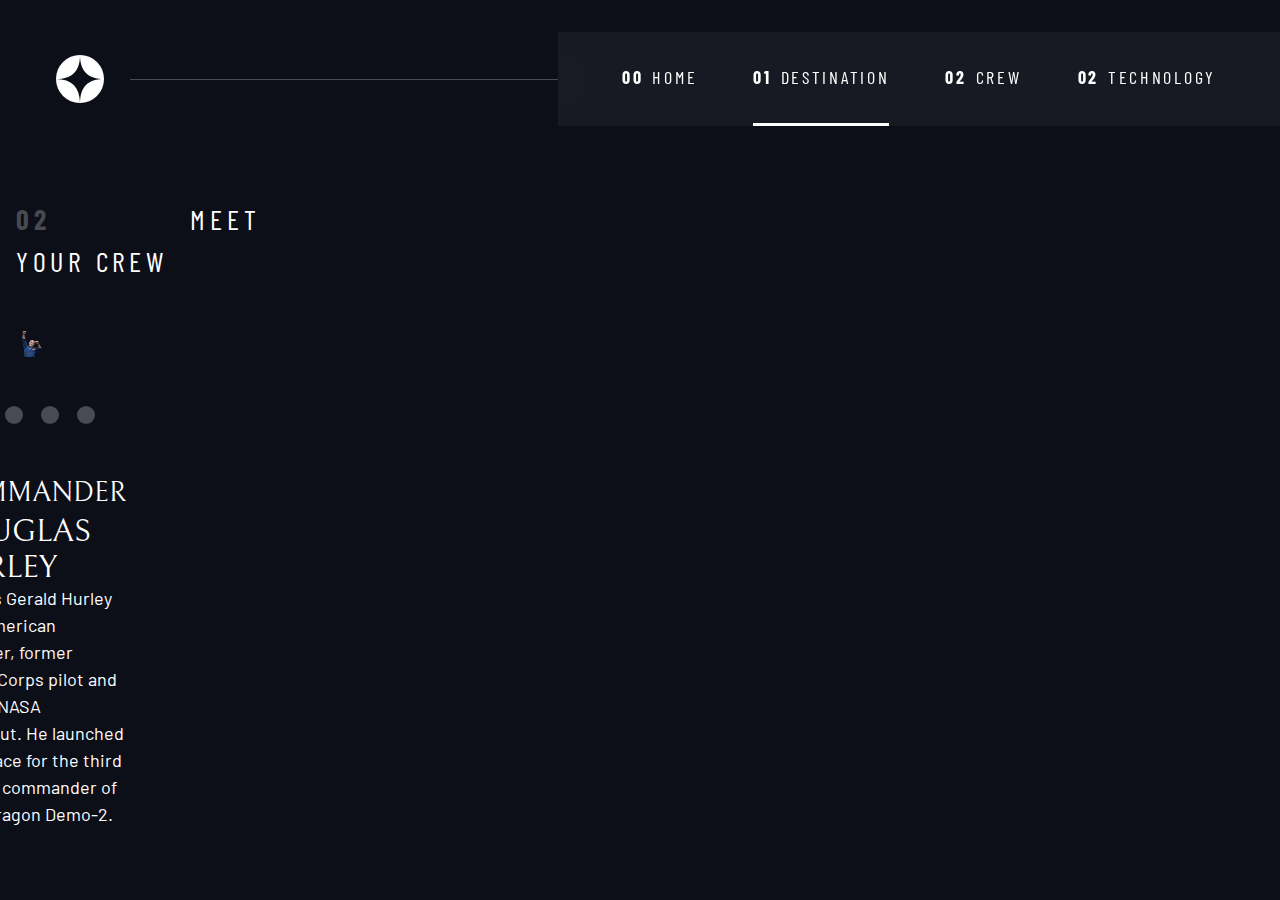
==== design-system/crew.html @ 10e8e472 "starting crew page" ====
<!DOCTYPE html>
<html lang="en">
  <head>
    <meta charset="UTF-8" />
    <meta name="viewport" content="width=device-width, initial-scale=1.0" />

    <!--Google Fonts-->
    <link rel="preconnect" href="https://fonts.googleapis.com" />
    <link rel="preconnect" href="https://fonts.gstatic.com" crossorigin />
    <link
      href="https://fonts.googleapis.com/css2?family=Barlow&family=Barlow+Condensed&family=Bellefair&display=swap"
      rel="stylesheet"
    />

    <!--Custom CSS-->
    <link rel="stylesheet" href="./index.css" />

    <link
      rel="icon"
      type="image/png"
      sizes="32x32"
      href="./assets/favicon-32x32.png"
    />

    <script src="./index.js" defer></script>
    <title>Frontend Mentor | Space tourism website</title>
  </head>
  <body class="destination">
    <a class="skip-to-content" href="#main">Skip to content</a>
    <header class="primary-header flex">
      <div>
        <img
          src="./assets/shared/logo.svg"
          alt="space tourism logo"
          class="logo"
        />
      </div>
      <button
        class="mobile-nav-toggle"
        aria-controls="primary-navigation"
        aria-expanded="false"
      >
        <span class="sr-only">Menu</span>
      </button>
      <nav>
        <ul
          id="primary-navigation"
          data-visible="false"
          class="primary-navigation flex underline-indicators"
        >
          <li>
            <a
              class="uppercase ff-sans-cond text-white letter-spacing-2"
              href="index.html"
              ><span aria-hidden="true">00</span>Home</a
            >
          </li>
          <li class="active">
            <a
              class="uppercase ff-sans-cond text-white letter-spacing-2"
              href="destination.html"
              ><span aria-hidden="true">01</span>Destination</a
            >
          </li>
          <li>
            <a
              class="uppercase ff-sans-cond text-white letter-spacing-2"
              href="crew.html"
              ><span aria-hidden="true">02</span>Crew</a
            >
          </li>
          <li>
            <a
              class="uppercase ff-sans-cond text-white letter-spacing-2"
              href="technology.html"
              ><span aria-hidden="true">02</span>Technology</a
            >
          </li>
        </ul>
      </nav>
    </header>

    <main id="main" class="grid-container grid-container--crew flow">
      <h1 class="numbered-title"><span aria-hidden="true">02</span>Meet your crew</h1>
      <img src="./assets/crew/image-douglas-hurley.png" alt="Douglas Hurley" />

      <div class="dot-indicators flex">
        <button aria-selected="true"><span class="sr-only">Slide title</span></button>
        <button aria-selected="false"><span class="sr-only">Slide title</span></button>
        <button aria-selected="false"><span class="sr-only">Slide title</span></button>
        <button aria-selected="false"><span class="sr-only">Slide title</span></button>
      </div>

      <article class="crew-info">
        <h2 class="fs-500 ff-serif uppercase text-white">
          Commander
        <span class="d-block fs-600 ff-serif">  
          Douglas Hurley
        </span>  
        </h2>

        <p>
          Douglas Gerald Hurley is an American engineer, former Marine Corps pilot 
          and former NASA astronaut. He launched into space for the third time as 
          commander of Crew Dragon Demo-2.
        </p>
      </article>
    </main>
  </body>
</html>
---- design-system/index.css ----
/* ----------- */
/* Custom Properties */
/* ----------- */

:root {
  /* Colors */

  --clr-dark: 230 35% 7%;
  --clr-light: 231 77% 90%;
  --clr-white: 0 0% 100%;

  /* font-sizes */
  --fs-900: clamp(5rem, 0.5vw + 0.5rem, 9.375rem);
  --fs-800: 3.5rem;
  --fs-700: 1.5rem;
  --fs-600: 1rem;
  --fs-500: 1rem;
  --fs-400: 0.9375rem;
  --fs-300: 1rem;
  --fs-200: 0.875rem;

  /* font-families */
  --ff-serif: "Bellefair", serif;
  --ff-sans-cond: "Barlow Condensed", sans-serif;
  --ff-sans-normal: "Barlow", sans-serif;
}

@media (min-width: 35em) {
  :root {
    /* font-sizes */
    --fs-800: 5rem;
    --fs-700: 2.5rem;
    --fs-600: 1.5rem;
    --fs-500: 1.25rem;
    --fs-400: 1rem;
  }
}

@media (min-width: 45em) {
  :root {
    /* font-sizes */
    --fs-800: 6.25rem;
    --fs-700: 3.5rem;
    --fs-600: 2rem;
    --fs-500: 1.75rem;
    --fs-400: 1.125rem;
  }
}

/* ----------- */
/* Reset */
/* ----------- */

/* https://piccalil.li/blog/a-modern-css-reset/ */

/* Box sizing */
*,
*::before,
*::after {
  box-sizing: border-box;
}

/* Reset Margins */
body,
h1,
h2,
h3,
h4,
h5,
h6,
p,
figure,
picture {
  margin: 0;
}

h1,
h2,
h3,
h4,
h5,
h6,
p {
  font-weight: 400;
}

/* Remove list styles on ul, ol elements with a list role, which suggests default styling will be removed */
ul[role="list"],
ol[role="list"] {
  list-style: none;
}

/* Set core root defaults */
html:focus-within {
  scroll-behavior: smooth;
}

/* Set core body defaults */
body {
  font-family: var(--ff-sans-normal);
  font-size: var(--fs-400);
  color: hsl(var(--clr-white));
  background-color: hsl(var(--clr-dark));
  min-height: 100vh;
  text-rendering: optimizeSpeed;
  line-height: 1.5;
  display: grid;
  grid-template-rows: min-content 1fr;
  overflow-x: hidden;
}

/* A elements that don't have a class get default styles */
a:not([class]) {
  text-decoration-skip-ink: auto;
}

/* Make images easier to work with */
img,
picture {
  max-width: 100%;
  display: block;
}

/* Inherit fonts for inputs and buttons */
input,
button,
textarea,
select {
  font: inherit;
}

/* Remove all animations, transitions and smooth scroll for people that prefer not to see them */
@media (prefers-reduced-motion: reduce) {
  html:focus-within {
    scroll-behavior: auto;
  }

  *,
  *::before,
  *::after {
    animation-duration: 0.01ms !important;
    animation-iteration-count: 1 !important;
    transition-duration: 0.01ms !important;
    scroll-behavior: auto !important;
  }
}

/* ----------- */
/* Utility Classes */
/* ----------- */

/* General */

.flex {
  display: flex;
  gap: var(--gap, 1em);
}

.grid {
  display: grid;
  gap: var(--gap, 1em);
}

.d-block {
  display: block;
}

.flow > *:where(:not(:first-child)) {
  margin-top: var(--flow-space, 1rem);
}

.container {
  padding-inline: 2em;
  max-width: 80em;
  margin-inline: auto;
}

/* this class is used by text readers, hide the element visualy, but ii is still there */
.sr-only {
  position: absolute;
  width: 1px;
  height: 1px;
  padding: 0;
  margin: -1px;
  overflow: hidden;
  clip: rect(0, 0, 0, 0);
  white-space: nowrap;
  border: 0;
}

.skip-to-content{
  position:absolute;
  z-index: 9999;
  background: hsl(var(--clr-white));
  color: hsl(var(--clr-dark));
  padding: .5em 1em ;
  margin-inline: auto;
  transform: translateY(-100%);
  transition: transform 250ms ease-in;
}

.skip-to-content:focus{
  transform:translateY(0);
}


.box {
  background-color: lightblue;
  padding: 3rem;
}

/* Colors */

.bg-dark {
  background-color: hsl(var(--clr-dark));
}
.bg-accent {
  background-color: hsl(var(--clr-light));
}
.bg-white {
  background-color: hsl(var(--clr-white));
}

.text-dark {
  color: hsl(var(--clr-dark));
}
.text-accent {
  color: hsl(var(--clr-light));
}
.text-white {
  color: hsl(var(--clr-white));
}

.bg-component {
  background-color: hsl(var(--clr-light) / 0.2);
}

/* typography */

.ff-serif {
  font-family: var(--ff-serif);
}
.ff-sans-cond {
  font-family: var(--ff-sans-cond);
}
.ff-sans-normal {
  font-family: var(--ff-sans-normal);
}

.letter-spacing-1 {
  letter-spacing: 4.75px;
}
.letter-spacing-2 {
  letter-spacing: 2.7px;
}
.letter-spacing-3 {
  letter-spacing: 2.35px;
}

.uppercase {
  text-transform: uppercase;
}

.fs-900 {
  font-size: var(--fs-900);
}
.fs-800 {
  font-size: var(--fs-800);
}
.fs-700 {
  font-size: var(--fs-700);
}
.fs-600 {
  font-size: var(--fs-600);
}
.fs-500 {
  font-size: var(--fs-500);
}
.fs-400 {
  font-size: var(--fs-400);
}
.fs-300 {
  font-size: var(--fs-300);
}
.fs-200 {
  font-size: var(--fs-200);
}

.fs-900,
.fs-800,
.fs-700,
.fs-600 {
  line-height: 1.1;
}

.numbered-title {
  font-family: var(--ff-sans-cond);
  font-size: var(--fs-500);
  text-transform: uppercase;
  letter-spacing: 4.72px;
}

.numbered-title span {
  margin-right: 5em;
  font-weight: 700;
  color: hsl(var(--clr-white) / 0.25);
}

/* ----------- */
/* Components */
/* ----------- */

.large-button {
  font-size: 2rem;
  position: relative;
  display: inline-grid;
  z-index: 1;
  place-items: center;
  padding: 0 2em;
  border-radius: 50%;
  aspect-ratio: 1;
  text-decoration: none;
}

.large-button::after {
  content: "";
  position: absolute;
  z-index: -1;
  width: 100%;
  height: 100%;
  background: hsl(var(--clr-white) / 0.15);
  border-radius: 50%;
  opacity: 0;
  transition: opacity 500ms linear, transform 750ms ease-in-out;
}

.large-button:hover::after,
.large-button:focus::after {
  opacity: 1;
  transform: scale(1.5);
}

/*primary navigation*/
.logo {
  margin: 1.5rem clamp(1.5rem, 5vw, 3.5rem);
}

.primary-header {
  justify-content: space-between;
  align-items: center;
}

.primary-navigation {
  --gap: clamp(1.5rem, 5vw, 3.5rem);
  --underline-gap: 2rem;
  list-style: none;
  padding: 0;
  margin: 0;
  background-color: hsl(var(--clr-dark) / 0.95);
  /*backdrop-filter: blur(1.5rem);--> not supported in firefox*/
}

.primary-navigation a {
  text-decoration: none;
}

.primary-navigation a > span {
  margin-right: 0.5em;
  font-weight: 700;
}

@supports (backdrop-filter: blur(1.5rem)) {
  .primary-navigation {
    background-color: hsl(var(--clr-white) / 0.05);
    backdrop-filter: blur(1.5rem);
  }
}

.mobile-nav-toggle {
  display: none;
}

@media (max-width: 35em) {
  .primary-navigation {
    --underline-gap: 0.5rem;
    list-style: none;
    position: fixed;
    z-index: 1000;
    inset: 0 0 0 20%;
    padding: min(6rem, 15vh) 2rem;
    margin: 0;
    flex-direction: column;
    transform: translateX(100%);
    transition: transform 500ms ease-in-out;
  }

  .primary-navigation[data-visible="true"] {
    transform: translateX(0);
  }

  .primary-navigation.underline-indicators > * {
    border: 0;
  }

  .mobile-nav-toggle {
    display: block;
    position: absolute;
    z-index: 2000;
    right: 1rem;
    top: 2rem;
    background: transparent;
    background-image: url(./assets/shared/icon-hamburger.svg);
    background-repeat: no-repeat;
    background-position: center center;
    width: 1.5rem;
    aspect-ratio: 1;
    border: 0;
  }
  .mobile-nav-toggle[aria-expanded="true"] {
    background-image: url(./assets/shared/icon-close.svg);
  }

  .mobile-nav-toggle:focus-visible {
    outline: 5px solid white;
    outline-offset: 5px;
  }
}

@media (min-width: 35em) {
  .primary-navigation {
    padding-inline: clamp(2rem, 5vw, 7rem);
  }
}

@media (min-width: 35em) and (max-width: 44.999em) {
  .primary-navigation a > span {
    display: none;
  }
}

@media (min-width: 45em) {
  .primary-header::after {
    content: '';
    display: block;
    position: relative;
    background: hsl(var(--clr-white) /.25);
    margin-right: -3rem;
    height: 1px;
    width: 100%;
    order: 1;
  }

  nav {
    order: 2;
  }

  .primary-navigation {
    margin-block: 2rem;
  }
}

.underline-indicators > * {
  padding: var(--underline-gap, 1rem) 0;
  border: 0;
  cursor: pointer;
  border-bottom: 0.2rem solid hsl(var(--clr-white) / 0);
}

.underline-indicators > *:hover,
.underline-indicators > *:focus {
  border-color: hsl(var(--clr-white) / 0.5);
}

.underline-indicators > .active,
.underline-indicators > [aria-selected="true"] {
  border-color: hsl(var(--clr-white) / 1);
  color: hsl(var(--clr-white) / 1);
}

.tab-list {
  --gap: 2rem;
}

.dot-indicators > * {
  cursor: pointer;
  border: 0;
  border-radius: 50%;
  aspect-ratio: 1;
  padding: 0.5em;
  background-color: hsl(var(--clr-white) / 0.25);
}

.dot-indicators > *:hover,
.dot-indicators > *:focus {
  background-color: hsl(var(--clr-white) / 0.5);
}

.dot-indicators > [aria-selected="true"] {
  background-color: hsl(var(--clr-white));
}

.numbered-indicators > * {
  position: relative;
  cursor: pointer;
  display: inline-grid;
  z-index: 1;
  place-items: center;
  padding: 0 2em;
  border: 1px solid hsl(var(--clr-white) / 0.25);
  border-radius: 50%;
  aspect-ratio: 1;
  background-color: hsl(var(--clr-dark));
}

.numbered-indicators > *:hover,
.numbered-indicators > *:focus {
  border: 1px solid hsl(var(--clr-white) / 0.5);
}

.numbered-indicators > [aria-selected="true"] {
  background-color: hsl(var(--clr-white));
  color: hsl(var(--clr-dark));
}

/* ------------------------- */
/* Page Specific background*/
/* ------------------------ */

.body {
  background-size: cover;
  background-position: bottom center;
}

/* Home */

.home {
  background-image: url(./assets/home/background-home-tablet.jpg);
}

@media (min-width: 35em) {
  .home {
    background-position: center center;
    background-image: url(./assets/home/background-home-tablet.jpg);
  }
}

@media (min-width: 45em) {
  .home {
    background-image: url(./assets/home/background-home-desktop.jpg);
  }
}

/* ------------------------- */
/* Layout*/
/* ------------------------ */

.grid-container {
  text-align: center;
  display: grid;
  place-items: center;
  padding-inline: 1rem;
  padding-bottom: 4rem;
}

.grid-container p:not([class]) {
  max-width: 50ch;
}

.numbered-title{
  grid-area: title;
}

/* Destination layout*/

.grid-container--destination{
  --flow-space:2rem;
  grid-template-areas:
  'title'
  'image'
  'tabs'
  'content'
}

.grid-container--destination > img{
  grid-area:image;
  max-width: 60%;
}

.grid-container--destination > .tab-list{
  grid-area:tabs;
}

.grid-container--destination > .destination-info{
  grid-area:content;
}

.destination-meta{
  flex-direction:column;
  border-top: 1px solid hsl(var(--clr-white) / 0.1);
  padding-top: 2.5rem;
  margin-top: 2.5rem;
}

.destination-meta p{
  font-size:1.75rem;
}

/* Crew layout */
.grid-container--crew{
  --flow-space:2rem;
  grid-template-areas:
  'title'
  'image'
  'dots'
  'content'
}

.grid-container--crew > img{
  grid-area:image;
  max-width: 60%;
}

.grid-container--crew > .dot-indicators{
  grid-area:dots;
}

.grid-container--crew > .crew-info{
  grid-area:content;
}



@media (min-width: 35em) {
  .numbered-title{
    justify-self: start;
    margin-top:2rem;
  }
  .destination-meta{
    flex-direction:row;
    justify-content: space-evenly;
  }
}

@media (min-width: 45em) {
  .grid-container {
    text-align: left;
    column-gap: var(--container-gap, 2rem);
    grid-template-columns: minmax(2rem, 1fr) repeat(2, minmax(0, 40rem)) minmax(
        2rem,
        1fr
      );
  }

  .grid-container--home {
    padding-bottom: max(6rem, 20vh);
    align-items: end;
  }

  .grid-container--home > *:first-child {
    grid-column: 2;
  }

  .grid-container--home > *:last-child {
    grid-column: 3;
  }

  .grid-container--destination{
    justify-content: start;
    align-content: start;
    grid-template-areas:
    '. title title .'
    '. image tabs .'
    '. image content .'
  }

  .grid-container--destination > img{
    max-width: 90%;
  }

  .destination-meta{
    --gap: min(5vw,6rem);
    justify-content: start;
  }
}
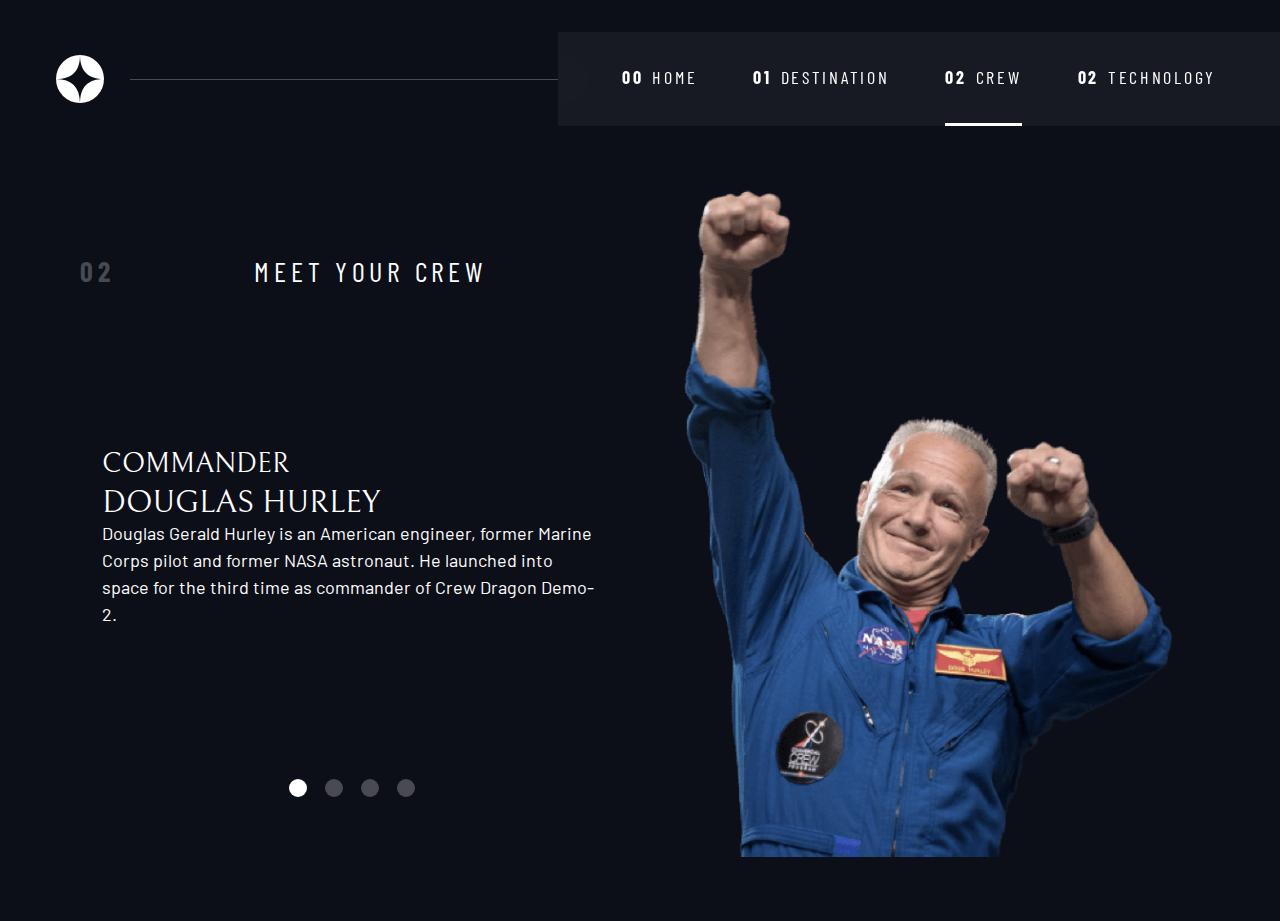
==== commit 92bfe3d9: "starting crew page" ====
--- a/design-system/crew.html
+++ b/design-system/crew.html
@@ -25,7 +25,7 @@
     <script src="./index.js" defer></script>
     <title>Frontend Mentor | Space tourism website</title>
   </head>
-  <body class="destination">
+  <body class="crew">
     <a class="skip-to-content" href="#main">Skip to content</a>
     <header class="primary-header flex">
       <div>
@@ -55,14 +55,14 @@
               ><span aria-hidden="true">00</span>Home</a
             >
           </li>
-          <li class="active">
+          <li>
             <a
               class="uppercase ff-sans-cond text-white letter-spacing-2"
               href="destination.html"
               ><span aria-hidden="true">01</span>Destination</a
             >
           </li>
-          <li>
+          <li class="active">
             <a
               class="uppercase ff-sans-cond text-white letter-spacing-2"
               href="crew.html"
@@ -92,11 +92,9 @@
       </div>
 
       <article class="crew-info">
-        <h2 class="fs-500 ff-serif uppercase text-white">
+        <h2 class="fs-500 ff-serif uppercase">
           Commander
-        <span class="d-block fs-600 ff-serif">  
-          Douglas Hurley
-        </span>  
+        <span class="d-block fs-600 ff-serif text-white">Douglas Hurley</span>  
         </h2>
 
         <p>
--- a/design-system/index.css
+++ b/design-system/index.css
@@ -681,4 +681,18 @@
     --gap: min(5vw,6rem);
     justify-content: start;
   }
-}
+
+  .grid-container--crew{
+    justify-content: start;
+    align-content: start;
+    grid-template-areas:
+    '. title image .'
+    '. content image .'
+    '. dots image .'
+  }
+
+  .grid-container--crew > img{
+    max-width: 90%;
+  }
+
+}
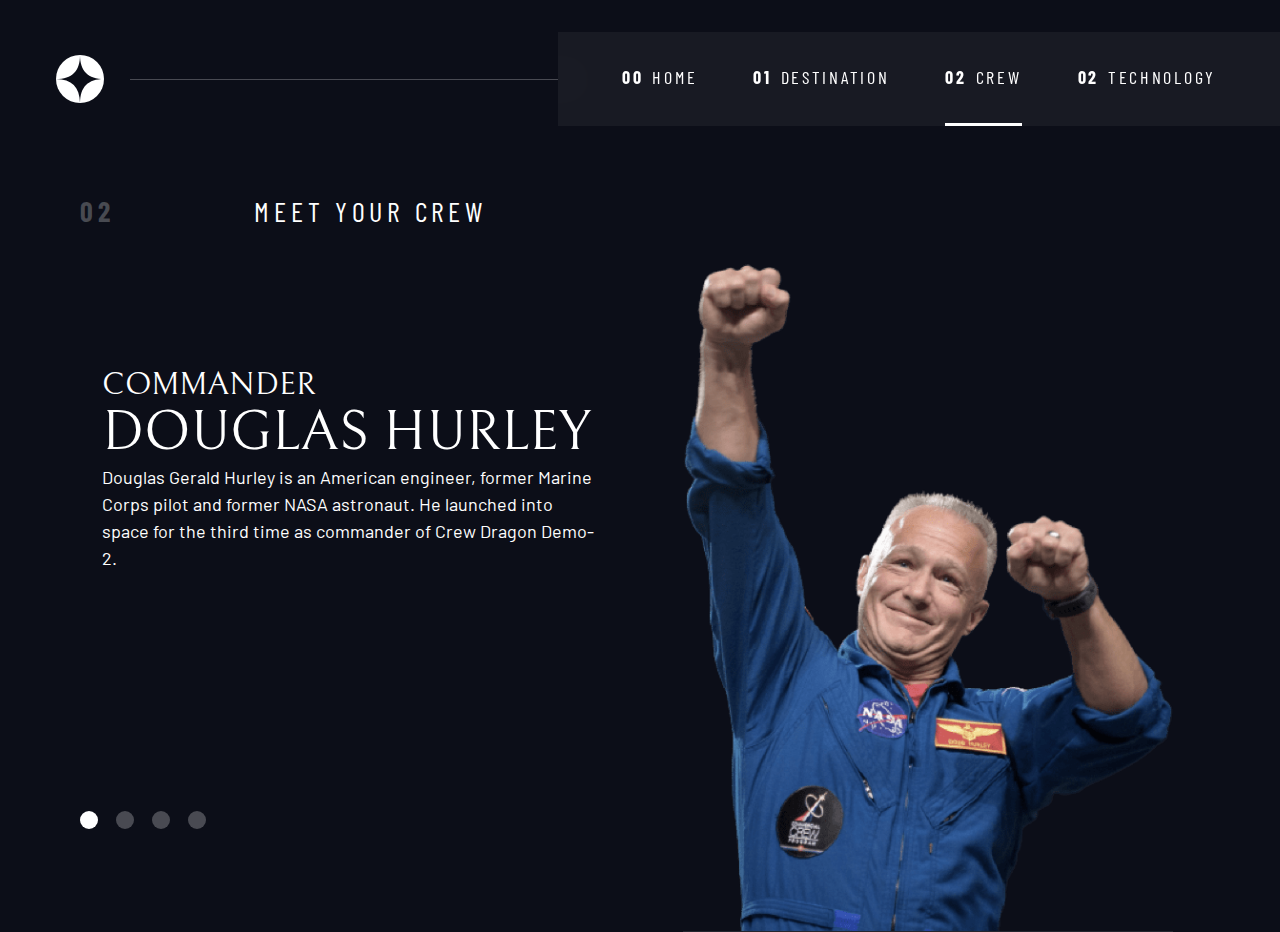
==== commit 625c1026: "crew page details" ====
--- a/design-system/crew.html
+++ b/design-system/crew.html
@@ -85,18 +85,15 @@
       <img src="./assets/crew/image-douglas-hurley.png" alt="Douglas Hurley" />
 
       <div class="dot-indicators flex">
-        <button aria-selected="true"><span class="sr-only">Slide title</span></button>
-        <button aria-selected="false"><span class="sr-only">Slide title</span></button>
-        <button aria-selected="false"><span class="sr-only">Slide title</span></button>
-        <button aria-selected="false"><span class="sr-only">Slide title</span></button>
+        <button aria-selected="true"><span class="sr-only">The commander</span></button>
+        <button aria-selected="false"><span class="sr-only">The mission specialist</span></button>
+        <button aria-selected="false"><span class="sr-only">The pilot</span></button>
+        <button aria-selected="false"><span class="sr-only">The crew engineer</span></button>
       </div>
 
-      <article class="crew-info">
-        <h2 class="fs-500 ff-serif uppercase">
-          Commander
-        <span class="d-block fs-600 ff-serif text-white">Douglas Hurley</span>  
-        </h2>
-
+      <article class="crew-details">
+        <h2 class="fs-600 ff-serif uppercase">Commander</h2>
+        <p class="d-block fs-700 uppercase ff-serif">Douglas Hurley</p>  
         <p>
           Douglas Gerald Hurley is an American engineer, former Marine Corps pilot 
           and former NASA astronaut. He launched into space for the third time as 
--- a/design-system/index.css
+++ b/design-system/index.css
@@ -605,7 +605,7 @@
   font-size:1.75rem;
 }
 
-/* Crew layout */
+/* crew layout */
 .grid-container--crew{
   --flow-space:2rem;
   grid-template-areas:
@@ -618,13 +618,14 @@
 .grid-container--crew > img{
   grid-area:image;
   max-width: 60%;
+  border-bottom: 1px solid hsl(var(--clr-white) / 0.1);
 }
 
 .grid-container--crew > .dot-indicators{
   grid-area:dots;
 }
 
-.grid-container--crew > .crew-info{
+.grid-container--crew > .crew-details{
   grid-area:content;
 }
 
@@ -639,7 +640,16 @@
     flex-direction:row;
     justify-content: space-evenly;
   }
-}
+  .grid-container--crew{
+    padding-bottom: 0;
+    grid-template-areas:
+    'title'
+    'content'
+    'dots'
+    'image'
+  }
+}
+
 
 @media (min-width: 45em) {
   .grid-container {
@@ -686,7 +696,7 @@
     justify-content: start;
     align-content: start;
     grid-template-areas:
-    '. title image .'
+    '. title title .'
     '. content image .'
     '. dots image .'
   }
@@ -695,4 +705,11 @@
     max-width: 90%;
   }
 
-}
+  .grid-container--crew > .dot-indicators{
+    justify-self: start;
+  }
+
+  .grid-container--crew > img{
+    align-self: end;
+  }
+}
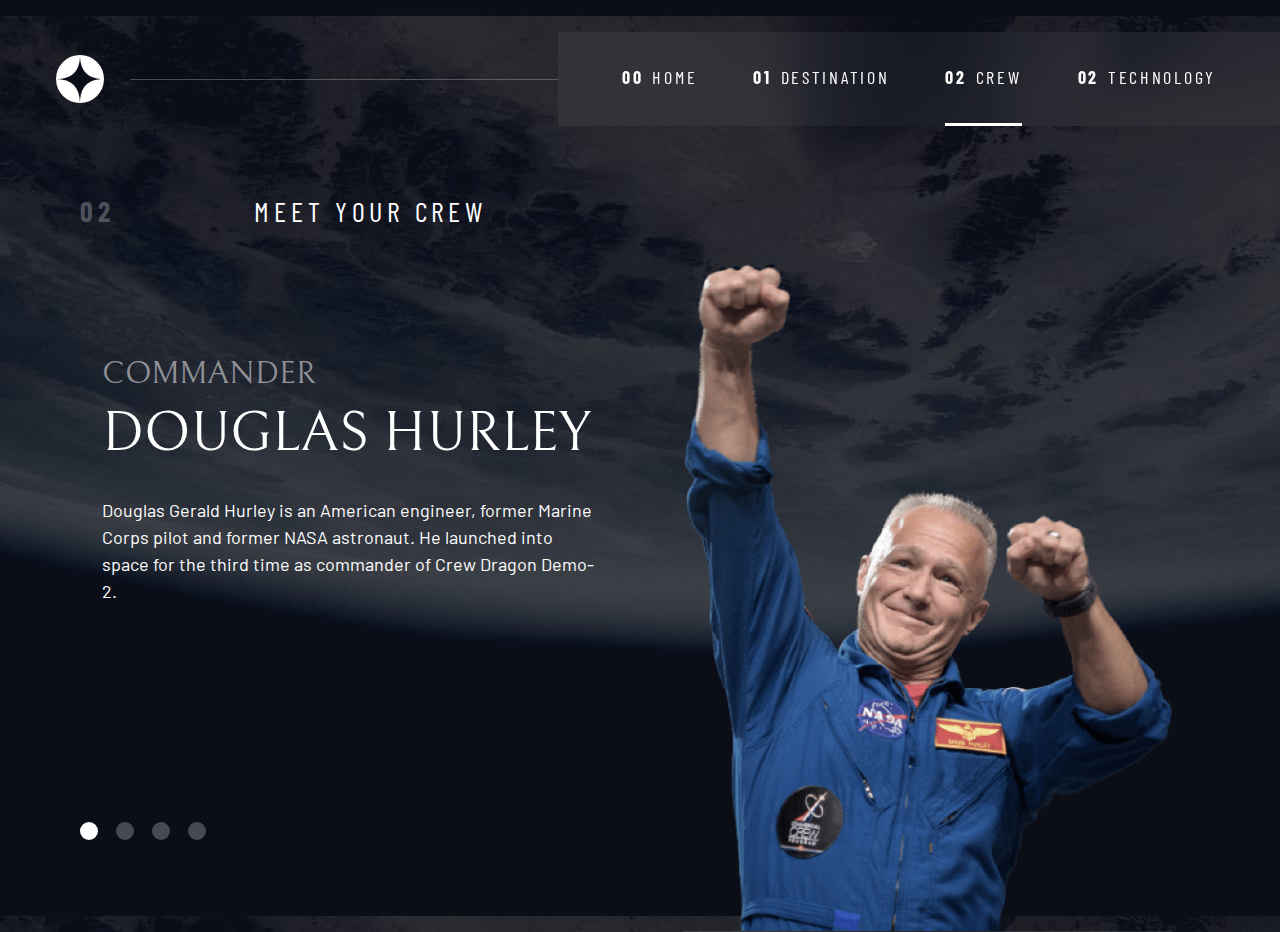
==== commit babffe31: "update" ====
--- a/design-system/crew.html
+++ b/design-system/crew.html
@@ -91,9 +91,11 @@
         <button aria-selected="false"><span class="sr-only">The crew engineer</span></button>
       </div>
 
-      <article class="crew-details">
+      <article class="crew-details flow">
+        <header class="flow flow--space-small">
         <h2 class="fs-600 ff-serif uppercase">Commander</h2>
         <p class="d-block fs-700 uppercase ff-serif">Douglas Hurley</p>  
+      </header>
         <p>
           Douglas Gerald Hurley is an American engineer, former Marine Corps pilot 
           and former NASA astronaut. He launched into space for the third time as 
--- a/design-system/index.css
+++ b/design-system/index.css
@@ -167,6 +167,10 @@
 
 .flow > *:where(:not(:first-child)) {
   margin-top: var(--flow-space, 1rem);
+}
+
+.flow--space-small{
+  --flow-space:0.75rem;
 }
 
 .container {
@@ -460,10 +464,11 @@
 }
 
 .underline-indicators > * {
-  padding: var(--underline-gap, 1rem) 0;
+  padding: var(--underline-gap, 0.75rem) 0;
   border: 0;
   cursor: pointer;
   border-bottom: 0.2rem solid hsl(var(--clr-white) / 0);
+  background-color: transparent;
 }
 
 .underline-indicators > *:hover,
@@ -534,7 +539,7 @@
 /* Home */
 
 .home {
-  background-image: url(./assets/home/background-home-tablet.jpg);
+  background-image: url(./assets/home/background-home-mobile.jpg);
 }
 
 @media (min-width: 35em) {
@@ -547,6 +552,44 @@
 @media (min-width: 45em) {
   .home {
     background-image: url(./assets/home/background-home-desktop.jpg);
+  }
+}
+
+/* Destination */
+
+.destination {
+  background-image: url(./assets/destination/background-destination-mobile.jpg);
+}
+
+@media (min-width: 35em) {
+  .destination {
+    background-position: center center;
+    background-image: url(./assets/destination/background-destination-tablet.jpg);
+  }
+}
+
+@media (min-width: 45em) {
+  .destination {
+    background-image: url(./assets/destination/background-destination-desktop.jpg);
+  }
+}
+
+/* Crew */
+
+.crew {
+  background-image: url(./assets/crew/background-crew-mobile.jpg);
+}
+
+@media (min-width: 35em) {
+  .crew {
+    background-position: center center;
+    background-image: url(./assets/crew/background-crew-tablet.jpg);
+  }
+}
+
+@media (min-width: 45em) {
+  .crew {
+    background-image: url(./assets/crew/background-crew-desktop.jpg);
   }
 }
 
@@ -581,7 +624,7 @@
   'content'
 }
 
-.grid-container--destination > img{
+.grid-container--destination > picture{
   grid-area:image;
   max-width: 60%;
 }
@@ -629,6 +672,10 @@
   grid-area:content;
 }
 
+.crew-details h2{
+  color: hsl(var(--clr-white) / 0.5)
+}
+
 
 
 @media (min-width: 35em) {
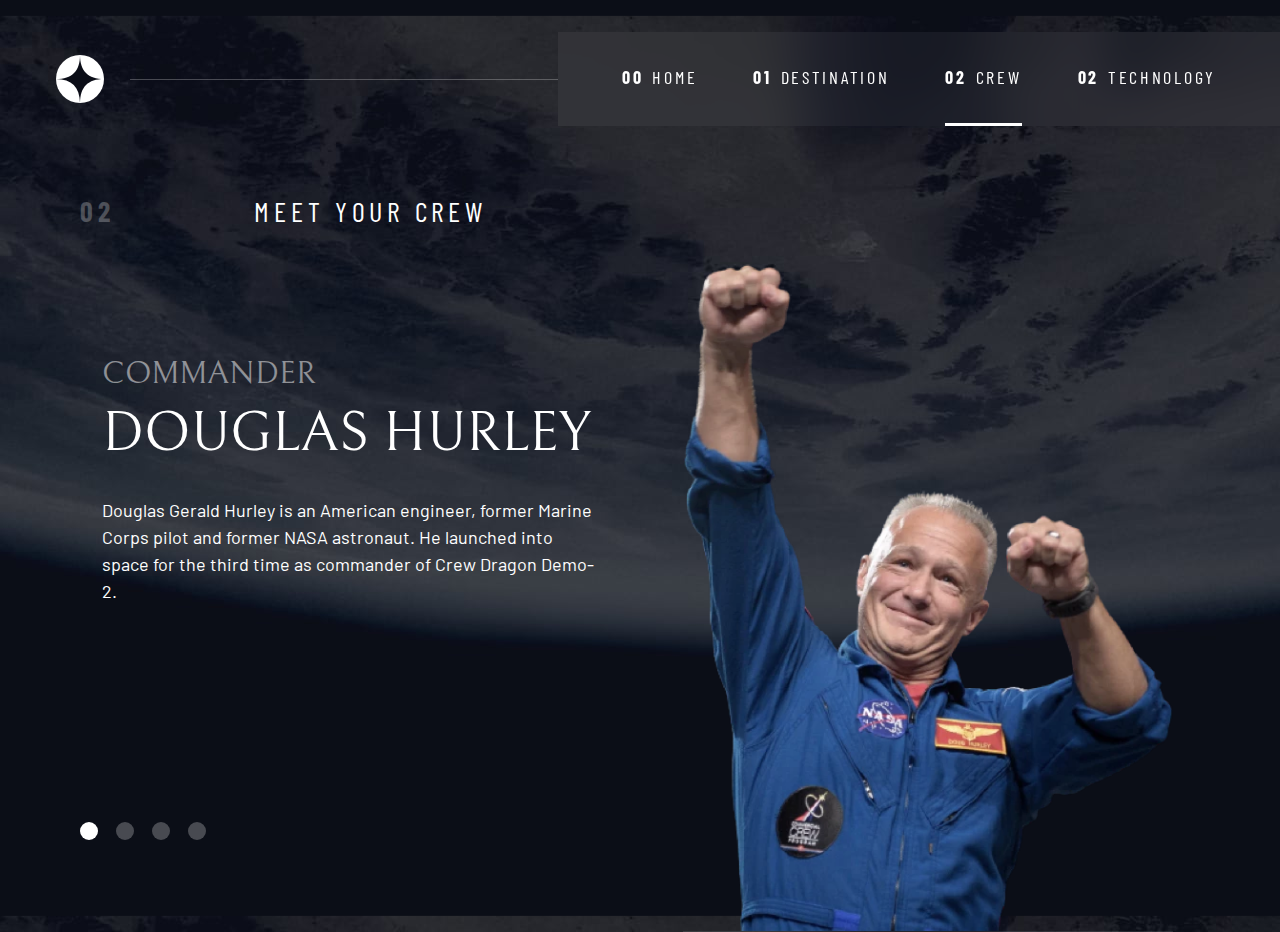
==== commit ec842629: "setting dinamic content on destination page" ====
--- a/design-system/crew.html
+++ b/design-system/crew.html
@@ -22,7 +22,8 @@
       href="./assets/favicon-32x32.png"
     />
 
-    <script src="./index.js" defer></script>
+    <script src="./navigation.js" defer></script>
+    <script src="./tabs.js" defer></script>
     <title>Frontend Mentor | Space tourism website</title>
   </head>
   <body class="crew">
@@ -82,7 +83,10 @@
 
     <main id="main" class="grid-container grid-container--crew flow">
       <h1 class="numbered-title"><span aria-hidden="true">02</span>Meet your crew</h1>
+      <picture>
+        <source srcset="./assets/crew/image-douglas-hurley.webp" type="image/webp">
       <img src="./assets/crew/image-douglas-hurley.png" alt="Douglas Hurley" />
+      </picture>
 
       <div class="dot-indicators flex">
         <button aria-selected="true"><span class="sr-only">The commander</span></button>
--- a/design-system/index.css
+++ b/design-system/index.css
@@ -658,7 +658,7 @@
   'content'
 }
 
-.grid-container--crew > img{
+.grid-container--crew > picture{
   grid-area:image;
   max-width: 60%;
   border-bottom: 1px solid hsl(var(--clr-white) / 0.1);
@@ -730,7 +730,7 @@
     '. image content .'
   }
 
-  .grid-container--destination > img{
+  .grid-container--destination > picture{
     max-width: 90%;
   }
 
@@ -748,15 +748,14 @@
     '. dots image .'
   }
 
-  .grid-container--crew > img{
+  .grid-container--crew > picture{
     max-width: 90%;
+    align-self: end;
   }
 
   .grid-container--crew > .dot-indicators{
     justify-self: start;
   }
 
-  .grid-container--crew > img{
-    align-self: end;
-  }
-}
+
+}
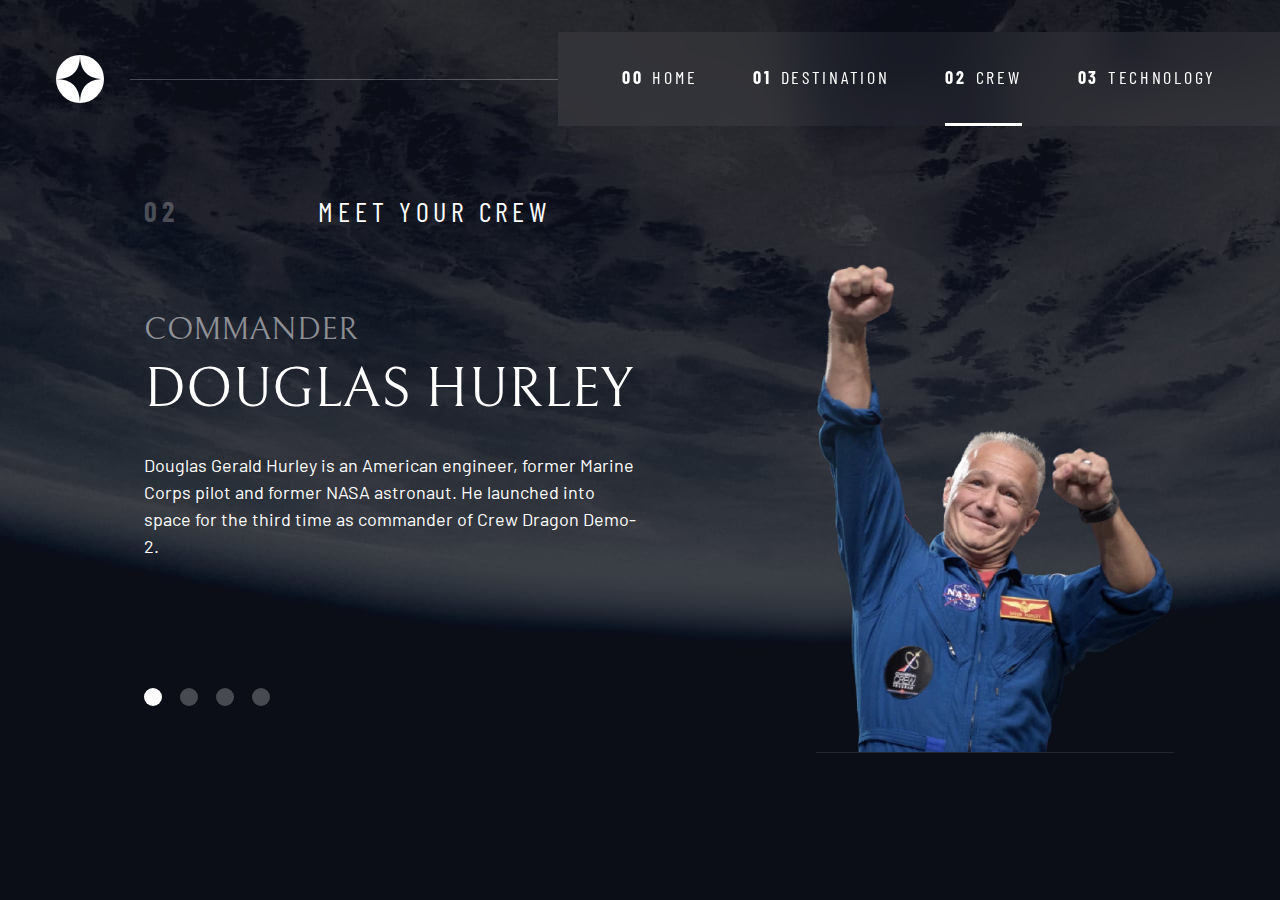
==== commit 3397298e: "setting dinamic content in crew page and finish tutorial" ====
--- a/design-system/crew.html
+++ b/design-system/crew.html
@@ -1,118 +1,137 @@
 <!DOCTYPE html>
 <html lang="en">
-  <head>
-    <meta charset="UTF-8" />
-    <meta name="viewport" content="width=device-width, initial-scale=1.0" />
 
-    <!--Google Fonts-->
-    <link rel="preconnect" href="https://fonts.googleapis.com" />
-    <link rel="preconnect" href="https://fonts.gstatic.com" crossorigin />
-    <link
-      href="https://fonts.googleapis.com/css2?family=Barlow&family=Barlow+Condensed&family=Bellefair&display=swap"
-      rel="stylesheet"
-    />
+<head>
+  <meta charset="UTF-8" />
+  <meta name="viewport" content="width=device-width, initial-scale=1.0" />
 
-    <!--Custom CSS-->
-    <link rel="stylesheet" href="./index.css" />
+  <!--Google Fonts-->
+  <link rel="preconnect" href="https://fonts.googleapis.com" />
+  <link rel="preconnect" href="https://fonts.gstatic.com" crossorigin />
+  <link href="https://fonts.googleapis.com/css2?family=Barlow&family=Barlow+Condensed&family=Bellefair&display=swap"
+    rel="stylesheet" />
 
-    <link
-      rel="icon"
-      type="image/png"
-      sizes="32x32"
-      href="./assets/favicon-32x32.png"
-    />
+  <!--Custom CSS-->
+  <link rel="stylesheet" href="./index.css" />
 
-    <script src="./navigation.js" defer></script>
-    <script src="./tabs.js" defer></script>
-    <title>Frontend Mentor | Space tourism website</title>
-  </head>
-  <body class="crew">
-    <a class="skip-to-content" href="#main">Skip to content</a>
-    <header class="primary-header flex">
-      <div>
-        <img
-          src="./assets/shared/logo.svg"
-          alt="space tourism logo"
-          class="logo"
-        />
-      </div>
-      <button
-        class="mobile-nav-toggle"
-        aria-controls="primary-navigation"
-        aria-expanded="false"
-      >
-        <span class="sr-only">Menu</span>
-      </button>
-      <nav>
-        <ul
-          id="primary-navigation"
-          data-visible="false"
-          class="primary-navigation flex underline-indicators"
-        >
-          <li>
-            <a
-              class="uppercase ff-sans-cond text-white letter-spacing-2"
-              href="index.html"
-              ><span aria-hidden="true">00</span>Home</a
-            >
-          </li>
-          <li>
-            <a
-              class="uppercase ff-sans-cond text-white letter-spacing-2"
-              href="destination.html"
-              ><span aria-hidden="true">01</span>Destination</a
-            >
-          </li>
-          <li class="active">
-            <a
-              class="uppercase ff-sans-cond text-white letter-spacing-2"
-              href="crew.html"
-              ><span aria-hidden="true">02</span>Crew</a
-            >
-          </li>
-          <li>
-            <a
-              class="uppercase ff-sans-cond text-white letter-spacing-2"
-              href="technology.html"
-              ><span aria-hidden="true">02</span>Technology</a
-            >
-          </li>
-        </ul>
-      </nav>
-    </header>
+  <link rel="icon" type="image/png" sizes="32x32" href="./assets/favicon-32x32.png" />
 
-    <main id="main" class="grid-container grid-container--crew flow">
-      <h1 class="numbered-title"><span aria-hidden="true">02</span>Meet your crew</h1>
-      <picture>
-        <source srcset="./assets/crew/image-douglas-hurley.webp" type="image/webp">
+  <script src="./navigation.js" defer></script>
+  <script src="./tabs.js" defer></script>
+  
+  <title>Frontend Mentor | Space tourism website</title>
+</head>
+
+<body class="crew">
+  <a class="skip-to-content" href="#main">Skip to content</a>
+  <header class="primary-header flex">
+    <div>
+      <img src="./assets/shared/logo.svg" alt="space tourism logo" class="logo" />
+    </div>
+    <button class="mobile-nav-toggle" aria-controls="primary-navigation" aria-expanded="false">
+      <span class="sr-only">Menu</span>
+    </button>
+    <nav>
+      <ul id="primary-navigation" data-visible="false" class="primary-navigation flex underline-indicators">
+        <li>
+          <a class="uppercase ff-sans-cond text-white letter-spacing-2" href="index.html"><span
+              aria-hidden="true">00</span>Home</a>
+        </li>
+        <li>
+          <a class="uppercase ff-sans-cond text-white letter-spacing-2" href="destination.html"><span
+              aria-hidden="true">01</span>Destination</a>
+        </li>
+        <li class="active">
+          <a class="uppercase ff-sans-cond text-white letter-spacing-2" href="crew.html"><span
+              aria-hidden="true">02</span>Crew</a>
+        </li>
+        <li>
+          <a class="uppercase ff-sans-cond text-white letter-spacing-2" href="technology.html"><span
+              aria-hidden="true">03</span>Technology</a>
+        </li>
+      </ul>
+    </nav>
+  </header>
+
+  <main id="main" class="grid-container grid-container--crew flow">
+    <h1 class="numbered-title"><span aria-hidden="true">02</span>Meet your crew</h1>
+    <picture id="commander-image">
+      <source srcset="./assets/crew/image-douglas-hurley.webp" type="image/webp">
       <img src="./assets/crew/image-douglas-hurley.png" alt="Douglas Hurley" />
-      </picture>
+    </picture>
+    <picture style="display:none;" id="specialist-image">
+      <source srcset="./assets/crew/image-mark-shuttleworth.webp" type="image/webp">
+      <img src="./assets/crew/image-mark-shuttleworth.png" alt="Mark Shuttleworth" />
+    </picture>
+    <picture style="display:none;" id="pilot-image">
+      <source srcset="./assets/crew/image-victor-glover.webp" type="image/webp">
+      <img src="./assets/crew/image-victor-glover.png" alt="Victor Glover" />
+    </picture>
+    <picture style="display:none;" id="engineer-image">
+      <source srcset="./assets/crew/image-anousheh-ansari.webp" type="image/webp">
+      <img src="./assets/crew/image-anousheh-ansari.png" alt="Anousheh Ansari" />
+    </picture>
 
-      <div class="dot-indicators flex">
-        <button aria-selected="true"><span class="sr-only">The commander</span></button>
-        <button aria-selected="false"><span class="sr-only">The mission specialist</span></button>
-        <button aria-selected="false"><span class="sr-only">The pilot</span></button>
-        <button aria-selected="false"><span class="sr-only">The crew engineer</span></button>
-      </div>
+    <div class="dot-indicators flex" role="tablist" aria-label="crew member list">
+      <button aria-selected="true" aria-controls="commander-tab" role="tab" data-image="commander-image" tabindex="0"><span class="sr-only">The commander</span></button>
+      <button aria-selected="false" aria-controls="specialist-tab" role="tab" data-image="specialist-image" tabindex="-1"><span class="sr-only">The mission specialist</span></button>
+      <button aria-selected="false" aria-controls="pilot-tab" role="tab" data-image="pilot-image" tabindex="-1"><span class="sr-only">The pilot</span></button>
+      <button aria-selected="false" aria-controls="engineer-tab" role="tab" data-image="engineer-image" tabindex="-1"><span class="sr-only"> The crew engineer</span></button>
+    </div>
 
-      <article class="crew-details flow">
-        <header class="flow flow--space-small">
+    <!--Commander-->
+    <article class="crew-details flow" id="commander-tab" role="tabpanel" tabindex="0" >
+      <header class="flow flow--space-small">
         <h2 class="fs-600 ff-serif uppercase">Commander</h2>
-        <p class="d-block fs-700 uppercase ff-serif">Douglas Hurley</p>  
+        <p class="d-block fs-700 uppercase ff-serif">Douglas Hurley</p>
       </header>
-        <p>
-          Douglas Gerald Hurley is an American engineer, former Marine Corps pilot 
-          and former NASA astronaut. He launched into space for the third time as 
-          commander of Crew Dragon Demo-2.
-        </p>
-      </article>
-    </main>
-  </body>
-</html>
+      <p>
+        Douglas Gerald Hurley is an American engineer, former Marine Corps pilot
+        and former NASA astronaut. He launched into space for the third time as
+        commander of Crew Dragon Demo-2.
+      </p>
+    </article>
 
+    <!--Specialist-->
+    <article class="crew-details flow" id="specialist-tab" role="tabpanel" tabindex="0" hidden>
+      <header class="flow flow--space-small">
+        <h2 class="fs-600 ff-serif uppercase">Mission Specialist</h2>
+        <p class="d-block fs-700 uppercase ff-serif">Mark Shuttleworth</p>
+      </header>
+      <p>
+        Mark Richard Shuttleworth is the founder and CEO of Canonical, the company behind 
+        the Linux-based Ubuntu operating system. Shuttleworth became the first South 
+        African to travel to space as a space tourist.
+      </p>
+    </article>
 
+    <!--Pilot-->
+    <article class="crew-details flow" id="pilot-tab" role="tabpanel" tabindex="0" hidden>
+      <header class="flow flow--space-small">
+        <h2 class="fs-600 ff-serif uppercase">Pilot</h2>
+        <p class="d-block fs-700 uppercase ff-serif">Victor Glover</p>
+      </header>
+      <p>
+        Pilot on the first operational flight of the SpaceX Crew Dragon to the 
+        International Space Station. Glover is a commander in the U.S. Navy where 
+        he pilots an F/A-18.He was a crew member of Expedition 64, and served as a 
+        station systems flight engineer. 
+      </p>
+    </article>
 
+    <!--Engineer-->
+    <article class="crew-details flow" id="engineer-tab" role="tabpanel" tabindex="0" hidden>
+      <header class="flow flow--space-small">
+        <h2 class="fs-600 ff-serif uppercase">Flight Engineerr</h2>
+        <p class="d-block fs-700 uppercase ff-serif">Anousheh Ansari</p>
+      </header>
+      <p>
+        Anousheh Ansari is an Iranian American engineer and co-founder of Prodea Systems. 
+        Ansari was the fourth self-funded space tourist, the first self-funded woman to 
+        fly to the ISS, and the first Iranian in space. 
+      </p>
+    </article>
+  </main>
+</body>
 
-
-
-  +</html>--- a/design-system/index.css
+++ b/design-system/index.css
@@ -627,6 +627,7 @@
 .grid-container--destination > picture{
   grid-area:image;
   max-width: 60%;
+  align-self: start;
 }
 
 .grid-container--destination > .tab-list{
@@ -702,10 +703,7 @@
   .grid-container {
     text-align: left;
     column-gap: var(--container-gap, 2rem);
-    grid-template-columns: minmax(2rem, 1fr) repeat(2, minmax(0, 40rem)) minmax(
-        2rem,
-        1fr
-      );
+    grid-template-columns: minmax(2rem, 1fr) repeat(2, minmax(0, 40rem)) minmax(2rem,1fr);
   }
 
   .grid-container--home {
@@ -722,7 +720,7 @@
   }
 
   .grid-container--destination{
-    justify-content: start;
+    justify-items: start;
     align-content: start;
     grid-template-areas:
     '. title title .'
@@ -740,7 +738,8 @@
   }
 
   .grid-container--crew{
-    justify-content: start;
+    grid-template-columns: minmax(2rem, 1fr) minmax(0,40rem) minmax(0,20rem) minmax(2rem,1fr);
+    justify-items: start;
     align-content: start;
     grid-template-areas:
     '. title title .'
@@ -749,8 +748,9 @@
   }
 
   .grid-container--crew > picture{
-    max-width: 90%;
+    grid-column:span 2;
     align-self: end;
+    max-width: 80%;
   }
 
   .grid-container--crew > .dot-indicators{
